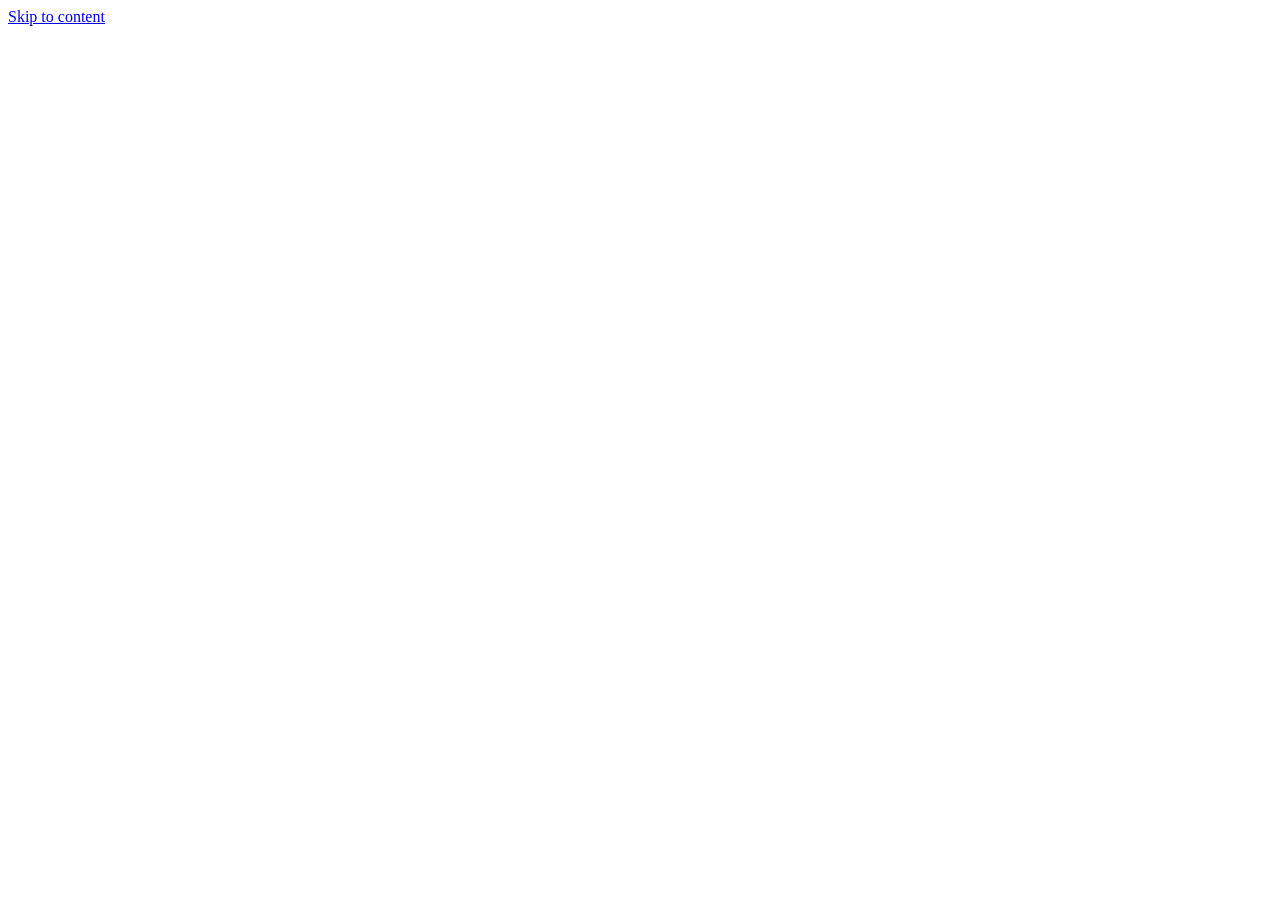
==== index.html @ f8461100 "publish Alfred Labs prelaunch landing" ====
<!doctype html>
<html lang="en">
  <head>
    <meta charset="UTF-8" />
    <meta name="viewport" content="width=device-width, initial-scale=1.0" />
    <meta
      name="description"
      content="Turn frontend requirements into executable plans and tests with prompts, examples, and human review."
    />
    <meta name="theme-color" content="#071c18" />
    <link
      rel="icon"
      type="image/png"
      href="/ai-frontend-testing-kit-free/brand/alfred-labs-logo-512.png"
    />
    <meta property="og:type" content="website" />
    <meta property="og:title" content="AI Frontend Testing Kit" />
    <meta
      property="og:description"
      content="A practical process for moving from requirements to frontend tests with AI assistance."
    />
    <meta
      property="og:image"
      content="/ai-frontend-testing-kit-free/brand/ai-frontend-testing-kit-cover-1600x1200.png"
    />
    <meta property="og:locale" content="en_US" />
    <meta name="twitter:card" content="summary_large_image" />
    <title>AI Frontend Testing Kit — From requirements to tests</title>
    <script type="module" crossorigin src="/ai-frontend-testing-kit-free/assets/index-QPd6nRpi.js"></script>
    <link rel="stylesheet" crossorigin href="/ai-frontend-testing-kit-free/assets/index-CQLtjV5S.css">
  </head>
  <body>
    <a class="skip-link" href="#content">Skip to content</a>
    <div id="root"></div>
  </body>
</html>
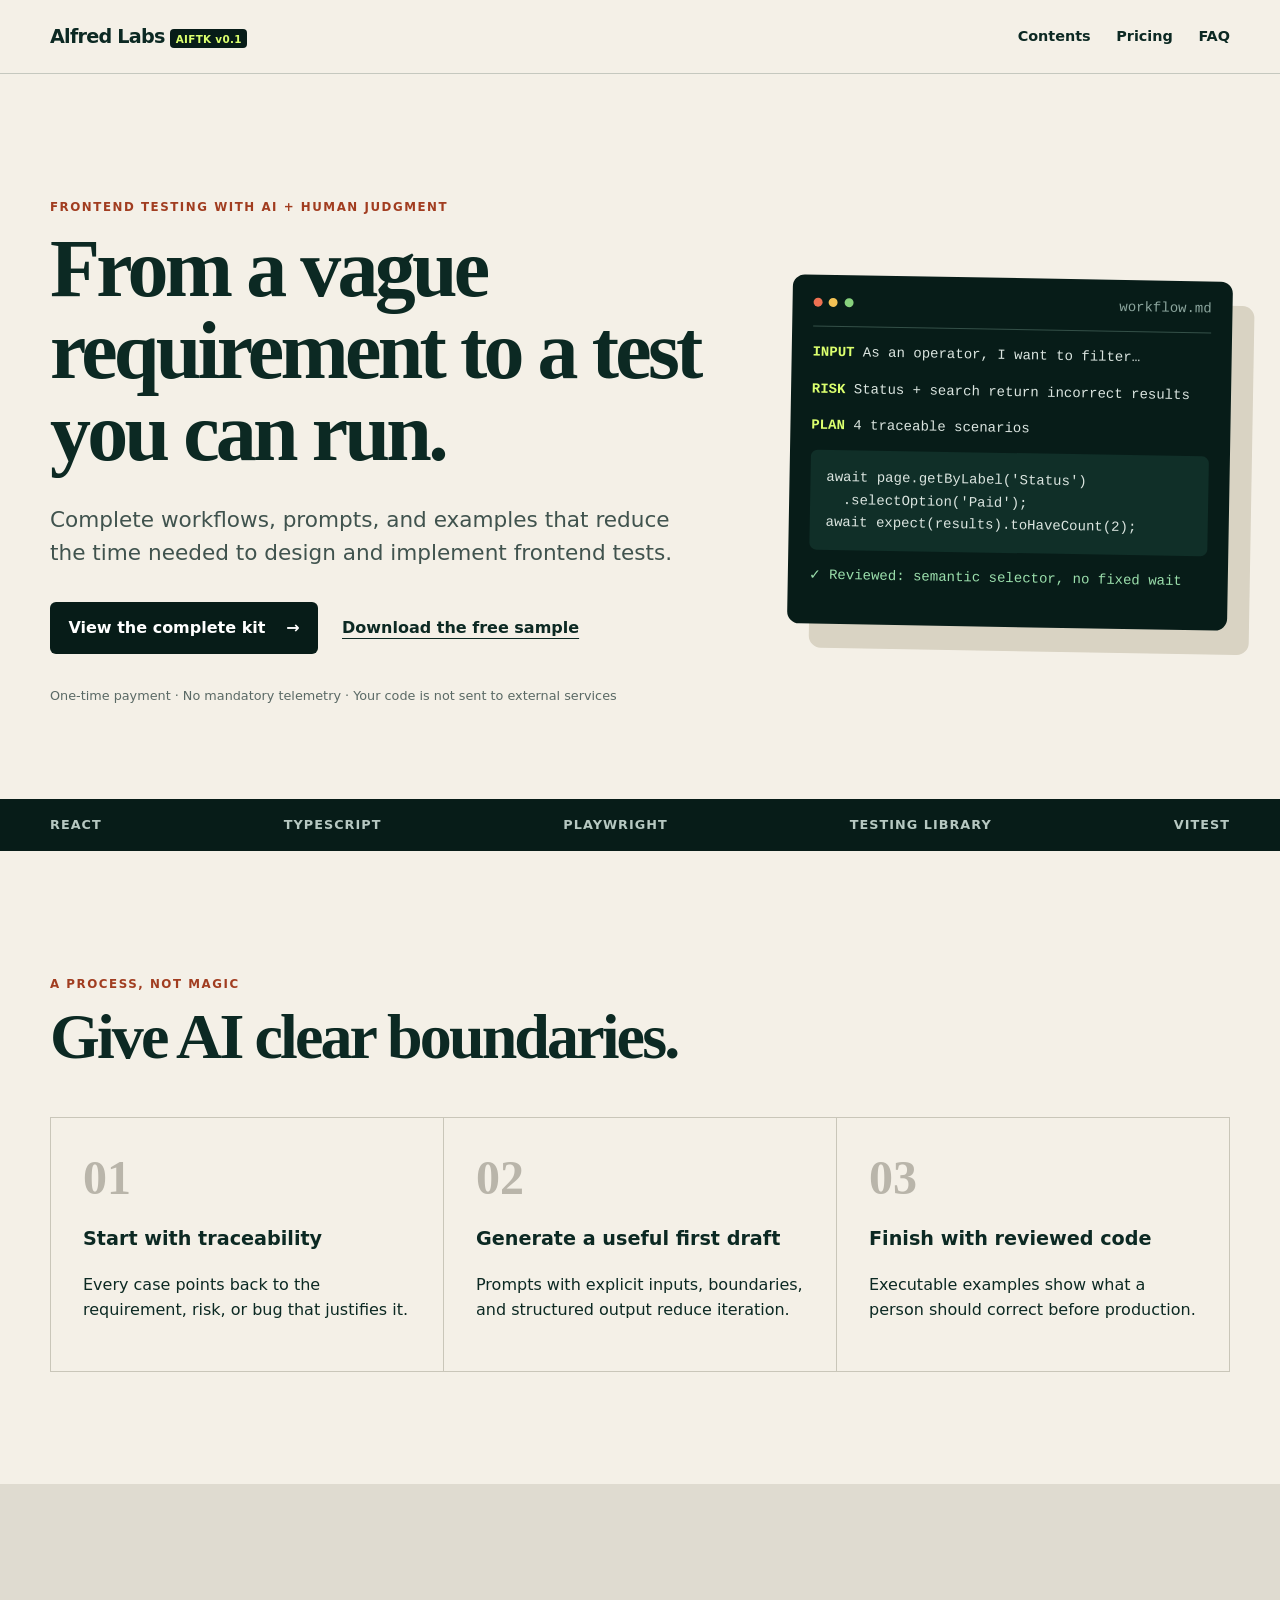
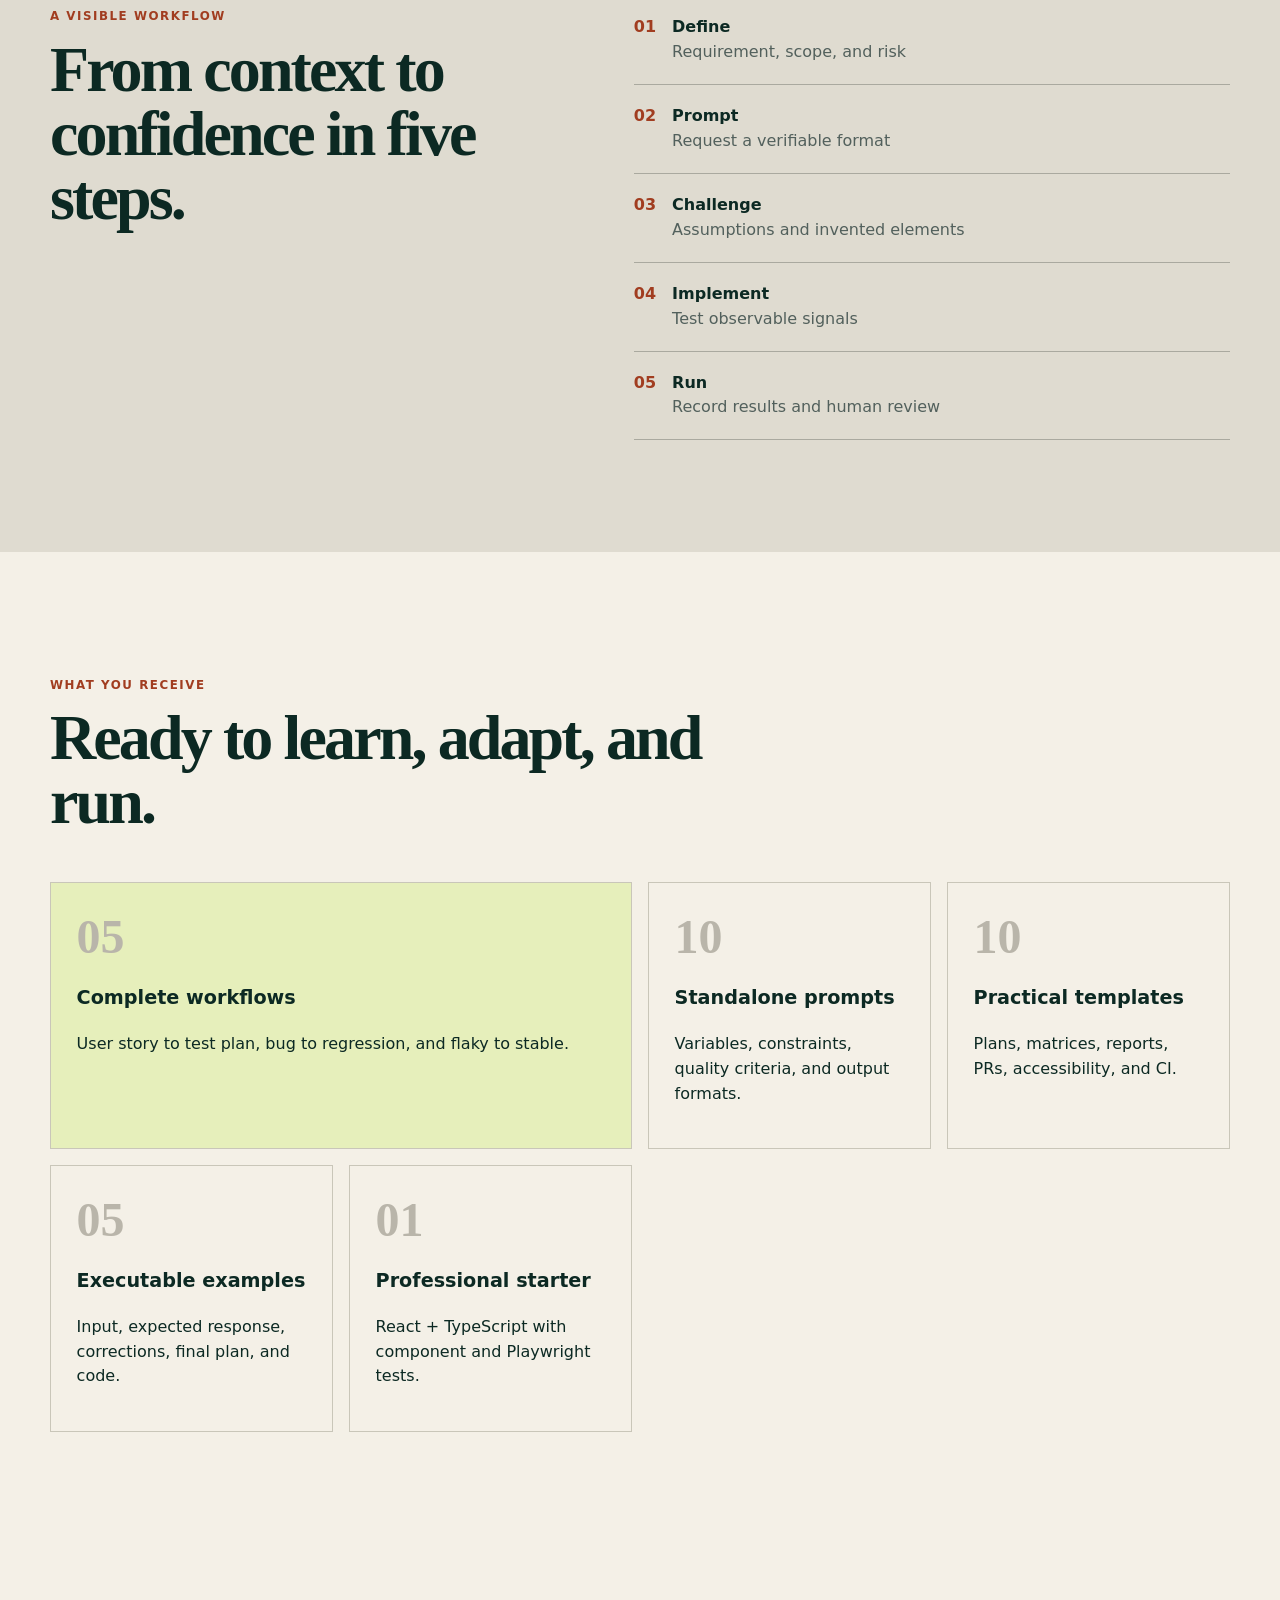
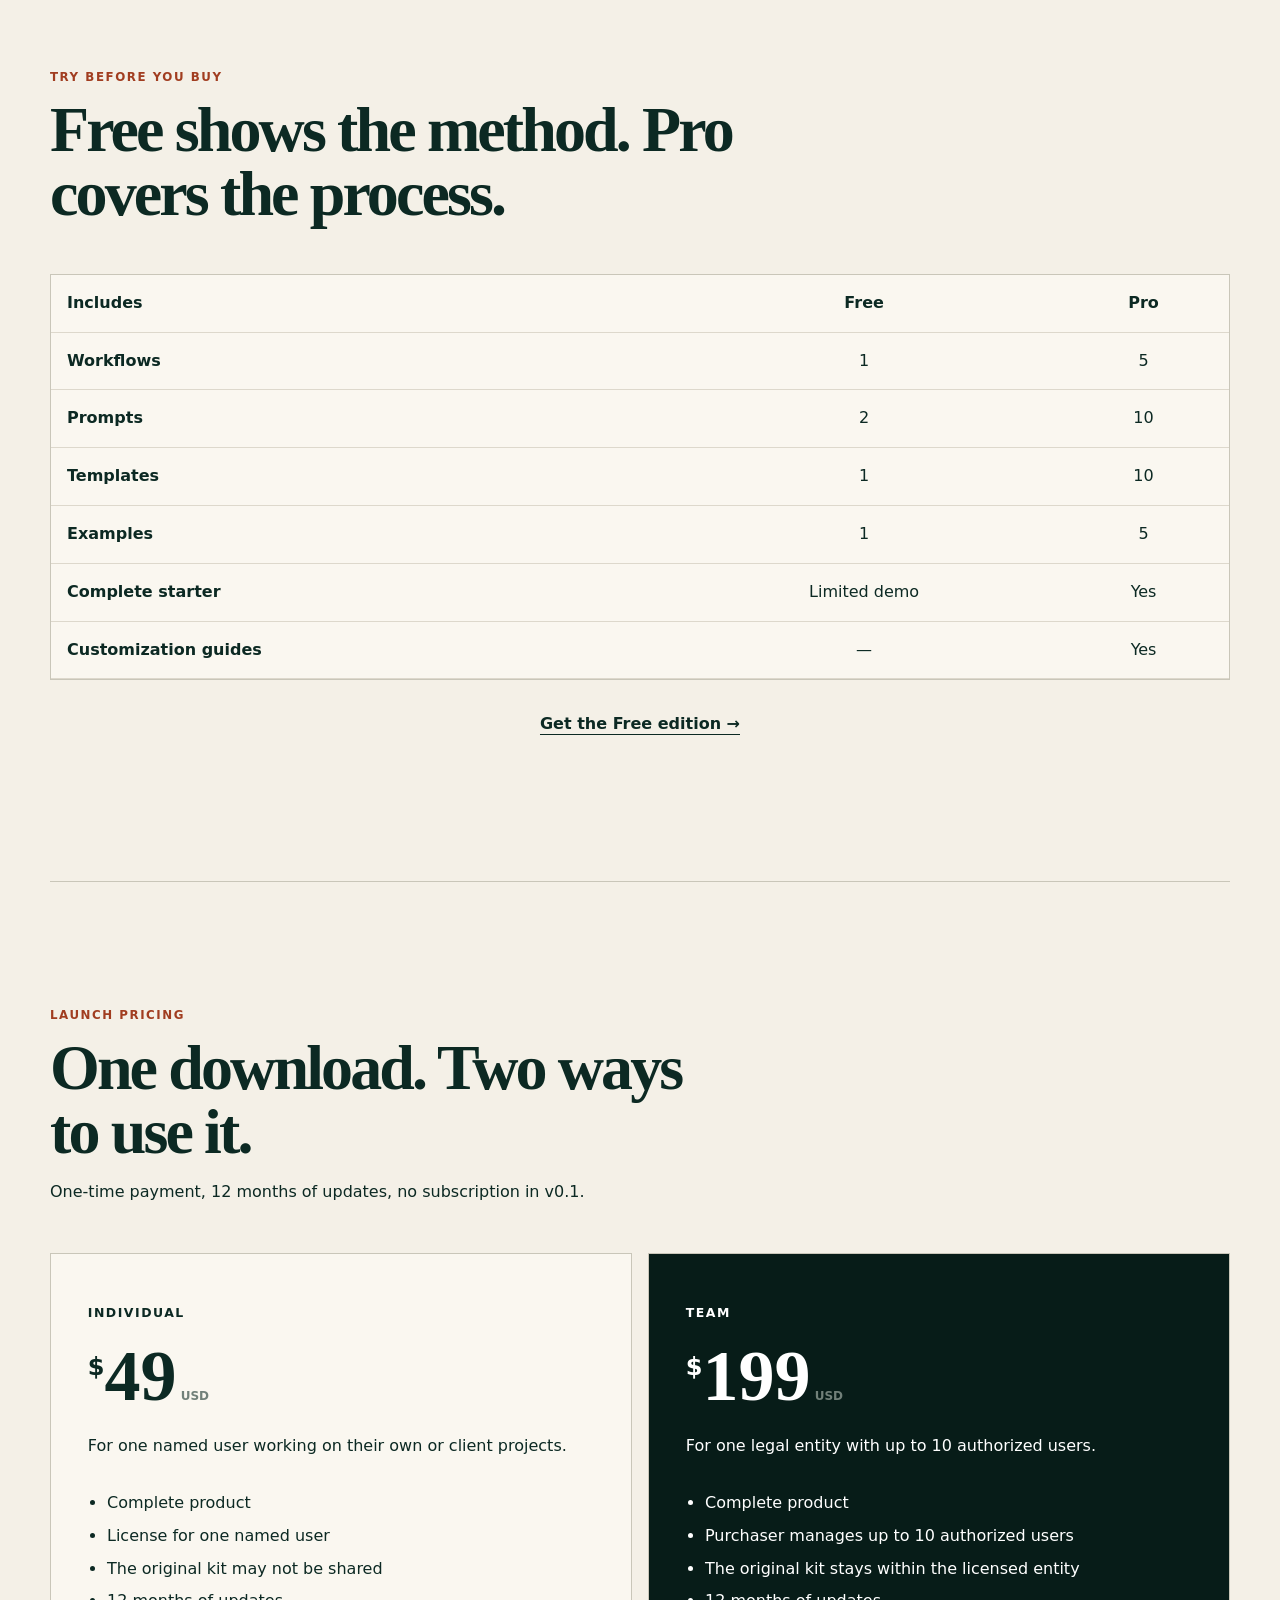
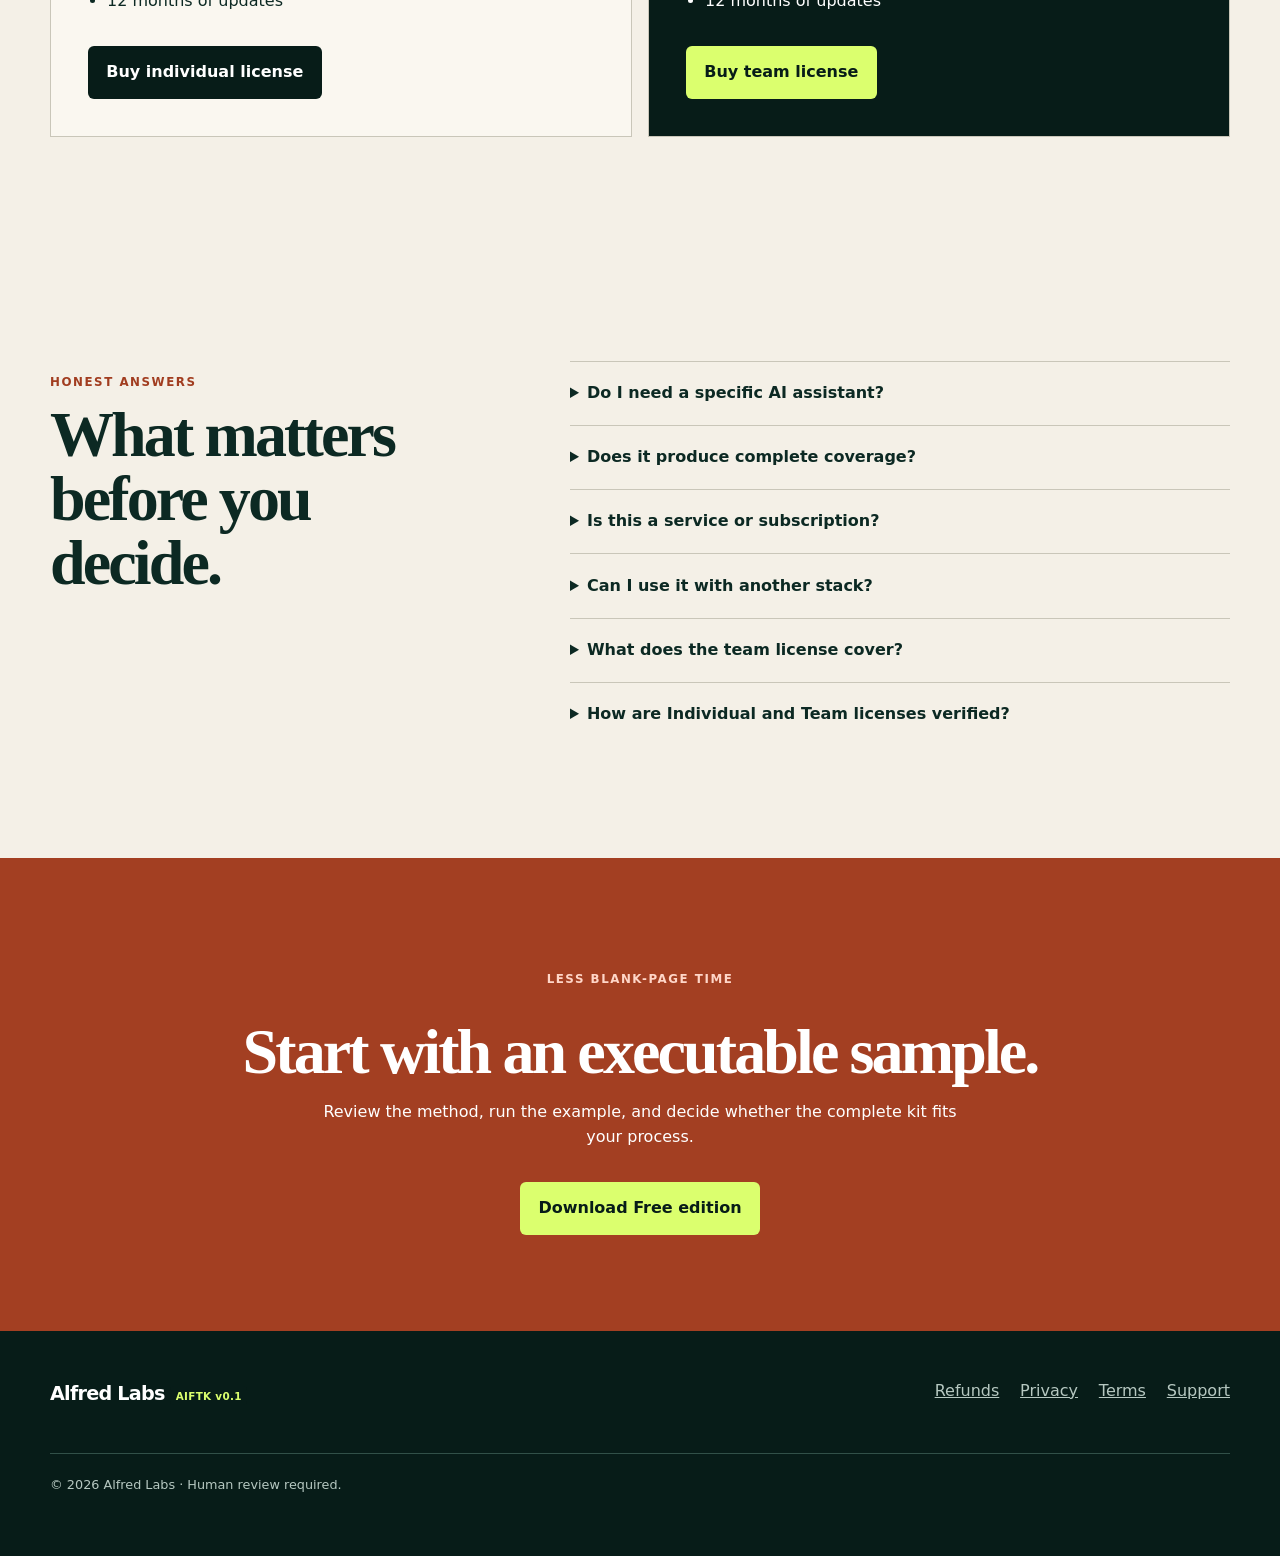
==== commit 2465c417: "publish live Lemon Squeezy checkout" ====
--- a/index.html
+++ b/index.html
@@ -11,7 +11,7 @@
     <link
       rel="icon"
       type="image/png"
-      href="/ai-frontend-testing-kit-free/brand/alfred-labs-logo-512.png"
+      href="/brand/alfred-labs-logo-512.png"
     />
     <meta property="og:type" content="website" />
     <meta property="og:title" content="AI Frontend Testing Kit" />
@@ -21,13 +21,13 @@
     />
     <meta
       property="og:image"
-      content="/ai-frontend-testing-kit-free/brand/ai-frontend-testing-kit-cover-1600x1200.png"
+      content="/brand/ai-frontend-testing-kit-cover-1600x1200.png"
     />
     <meta property="og:locale" content="en_US" />
     <meta name="twitter:card" content="summary_large_image" />
     <title>AI Frontend Testing Kit — From requirements to tests</title>
-    <script type="module" crossorigin src="/ai-frontend-testing-kit-free/assets/index-QPd6nRpi.js"></script>
-    <link rel="stylesheet" crossorigin href="/ai-frontend-testing-kit-free/assets/index-CQLtjV5S.css">
+    <script type="module" crossorigin src="/assets/index-Cie3LDbb.js"></script>
+    <link rel="stylesheet" crossorigin href="/assets/index-DbQ1WuWF.css">
   </head>
   <body>
     <a class="skip-link" href="#content">Skip to content</a>
--- a/assets/index-DbQ1WuWF.css
+++ b/assets/index-DbQ1WuWF.css
@@ -0,0 +1 @@
+:root{color:#0c2923;font-synthesis:none;--ink:#071c18;--lime:#dbff6e;--cream:#f4f0e7;--line:#c9c6b9;background:#f4f0e7;font-family:Inter,ui-sans-serif,system-ui,-apple-system,BlinkMacSystemFont,Segoe UI,sans-serif;line-height:1.55}*{box-sizing:border-box}html{scroll-behavior:smooth}body{min-width:320px;margin:0}a{color:inherit}button,a,summary{outline-offset:4px}a:focus-visible,summary:focus-visible{outline:3px solid #d75426}.skip-link{color:#071c18;z-index:20;background:#fff;padding:.7rem;position:fixed;top:-5rem;left:1rem}.skip-link:focus{top:1rem}.nav{-webkit-backdrop-filter:blur(14px);backdrop-filter:blur(14px);z-index:10;background:#f4f0e7f2;border-bottom:1px solid #0c292333;justify-content:space-between;align-items:center;height:74px;padding:0 max(1.25rem,50vw - 590px);display:flex;position:sticky;top:0}.logo{letter-spacing:-.04em;font-size:1.2rem;font-weight:900;text-decoration:none}.logo span{background:var(--ink);color:var(--lime);letter-spacing:.03em;border-radius:4px;margin-left:.35rem;padding:.22rem .35rem;font-size:.65rem}.nav nav,.nav nav a{gap:1.6rem;font-size:.9rem;font-weight:700;text-decoration:none;display:flex}.hero{grid-template-columns:1.2fr .8fr;align-items:center;gap:5rem;width:min(1180px,100% - 2.5rem);margin:auto;padding:7rem 0 5rem;display:grid}.kicker{text-transform:uppercase;letter-spacing:.13em;color:#a13d20;font-size:.74rem;font-weight:850}.hero h1,.section h2,.workflow h2,.closing h2,.legal h1{letter-spacing:-.045em;font-family:Georgia,serif;line-height:1}.hero h1{max-width:850px;margin:.6rem 0 1.8rem;font-size:clamp(3.2rem,6.4vw,6.3rem)}.lede{color:#40534e;max-width:680px;font-size:clamp(1.08rem,2vw,1.35rem)}.actions{align-items:center;gap:1.5rem;margin:2rem 0;display:flex}.button{background:var(--ink);color:#fff;border-radius:6px;justify-content:center;gap:1.3rem;padding:.88rem 1.15rem;font-weight:800;text-decoration:none;display:inline-flex}.button:hover{background:#194d41}.button.disabled{cursor:not-allowed;opacity:.68;text-align:center}.button.disabled:hover{background:var(--ink)}.button.light.disabled:hover{background:#fff}.text-link{text-underline-offset:5px;font-weight:800}.fine{color:#5a6965;font-size:.8rem}.terminal{background:var(--ink);color:#dbe5e0;border-radius:12px;padding:1rem 1.3rem 1.5rem;font:14px/1.6 ui-monospace,SFMono-Regular,Menlo,monospace;overflow:hidden;transform:rotate(1deg);box-shadow:22px 24px #d9d3c3}.terminal-top{color:#8ba59d;border-bottom:1px solid #345048;align-items:center;gap:.4rem;padding-bottom:.8rem;display:flex}.terminal-top i{background:#ee7152;border-radius:50%;width:9px;height:9px}.terminal-top i:nth-child(2){background:#f3c255}.terminal-top i:nth-child(3){background:#87d17d}.terminal-top span{margin-left:auto}.terminal b{color:var(--lime)}.terminal pre{background:#102f28;border-radius:7px;padding:1rem;overflow-x:auto}.review{color:#9ce0ad}.strip{background:var(--ink);color:#b6c8c1;text-transform:uppercase;letter-spacing:.08em;justify-content:space-between;gap:2rem;padding:1rem calc(50vw + min(1180px,100% - 2.5rem)/-2);font-size:.8rem;font-weight:800;display:flex;overflow:auto}.section{width:min(1180px,100% - 2.5rem);margin:auto;padding:7rem 0}.section-heading{max-width:690px;margin-bottom:3rem}.section h2,.workflow h2,.closing h2,.legal h1{margin:.5rem 0;font-size:clamp(2.4rem,5vw,4.8rem)}.benefit-grid{background:var(--line);border:1px solid var(--line);grid-template-columns:repeat(3,1fr);gap:1px;display:grid}.benefit-grid article{background:var(--cream);padding:2rem}.benefit-grid span,.include-grid span{color:#b9b5aa;font:700 3rem Georgia}.benefit-grid h3,.include-grid h3{font-size:1.2rem}.workflow{background:#dfdbd0;grid-template-columns:.9fr 1.1fr;gap:6rem;padding:7rem max(1.25rem,50vw - 590px);display:grid}.workflow ol{counter-reset:steps;margin:0;padding:0;list-style:none}.workflow li{counter-increment:steps;border-bottom:1px solid #aaa99f;grid-template-columns:auto 1fr;column-gap:1rem;padding:1.2rem 0;display:grid}.workflow li:before{content:"0" counter(steps);color:#a13d20;grid-row:1/3;font-weight:900}.workflow li span{color:#52605c;grid-column:2}.include-grid{grid-template-columns:repeat(4,1fr);gap:1rem;display:grid}.include-grid article{border:1px solid var(--line);min-height:220px;padding:1.6rem}.include-grid .feature{background:#e6efbb;grid-column:span 2}.table-shell{border:1px solid var(--line);overflow-x:auto}.comparison table{border-collapse:collapse;background:#faf7f0;width:100%}.comparison th,.comparison td{text-align:left;border-bottom:1px solid #ddd8cc;padding:1rem}.comparison td,.comparison thead th:not(:first-child){text-align:center}.centered{width:max-content;margin:2rem auto;display:block}.pricing{border-top:1px solid var(--line)}.price-grid{grid-template-columns:1fr 1fr;gap:1rem;display:grid}.price-grid article{border:1px solid var(--line);background:#faf7f0;padding:2.3rem}.price-grid .highlight{background:var(--ink);color:#fff}.plan{text-transform:uppercase;letter-spacing:.12em;font-size:.78rem;font-weight:850}.price{margin:.5rem 0;font:700 4.5rem Georgia}.price sup{font:700 1.5rem system-ui}.price small{color:#718079;font:700 .75rem system-ui}.price-grid ul{margin:2rem 0;padding-left:1.2rem}.price-grid li{margin:.5rem 0}.light{background:var(--lime);color:var(--ink)}.light:hover{background:#c5eb59}.config-note{text-align:center;color:#68756f;font-size:.8rem}.prelaunch-cta{border:1px solid var(--ink);background:#fffdf7;border-left:8px solid #d75426;justify-content:space-between;align-items:center;gap:2rem;margin-top:2.5rem;padding:2rem;display:flex}.prelaunch-cta h3{margin:.25rem 0 .35rem;font:700 clamp(1.5rem,3vw,2.1rem) Georgia,serif}.prelaunch-cta p{max-width:650px;margin-bottom:0}.prelaunch-cta .kicker{color:#a33f22;margin:0}.prelaunch-cta .button{flex:none}.faq{grid-template-columns:.8fr 1.2fr;gap:5rem;display:grid}.faq details{border-top:1px solid var(--line);padding:1.2rem 0}.faq summary{cursor:pointer;font-weight:800}.faq details p{color:#4a5e58;max-width:650px}.closing{color:#fff;text-align:center;background:#a33f22;padding:6rem max(1.25rem,50vw - 400px)}.closing .kicker{color:#ffd6c8}.closing p{max-width:660px;margin:1rem auto 2rem}footer{background:var(--ink);color:#b6c8c1;grid-template-columns:auto 1fr;gap:2rem;padding:3rem max(1.25rem,50vw - 590px);display:grid}footer .logo{color:#fff}footer div{flex-wrap:wrap;justify-content:flex-end;gap:1.3rem;display:flex}footer p{border-top:1px solid #315048;grid-column:1/-1;padding-top:1.3rem;font-size:.8rem}.legal{width:min(760px,100% - 2.5rem);margin:auto;padding:6rem 0}.legal-warning{background:#fff0c9;border-left:4px solid #d79700;padding:1rem}.legal section{border-bottom:1px solid var(--line);padding:1.5rem 0}.legal section h2{font-size:1.35rem}.legal section p{color:#40534e}.legal-links{padding-left:1.25rem}.legal-links li{margin:.7rem 0}.legal-links a{text-underline-offset:4px;font-weight:750}@media (width<=850px){.hero,.workflow,.faq{grid-template-columns:1fr;gap:3rem}.hero{padding-top:4rem}.terminal{transform:none;box-shadow:12px 12px #d9d3c3}.benefit-grid{grid-template-columns:1fr}.include-grid{grid-template-columns:1fr 1fr}.nav nav{display:none}}@media (width<=560px){.section,.workflow{padding-top:4.5rem;padding-bottom:4.5rem}.price-grid,.include-grid{grid-template-columns:1fr}.include-grid .feature{grid-column:auto}.actions,.prelaunch-cta{flex-direction:column;align-items:stretch}.price{font-size:3.6rem}.strip{justify-content:flex-start}footer{grid-template-columns:1fr}footer div{justify-content:flex-start}}@media (prefers-reduced-motion:reduce){html{scroll-behavior:auto}}
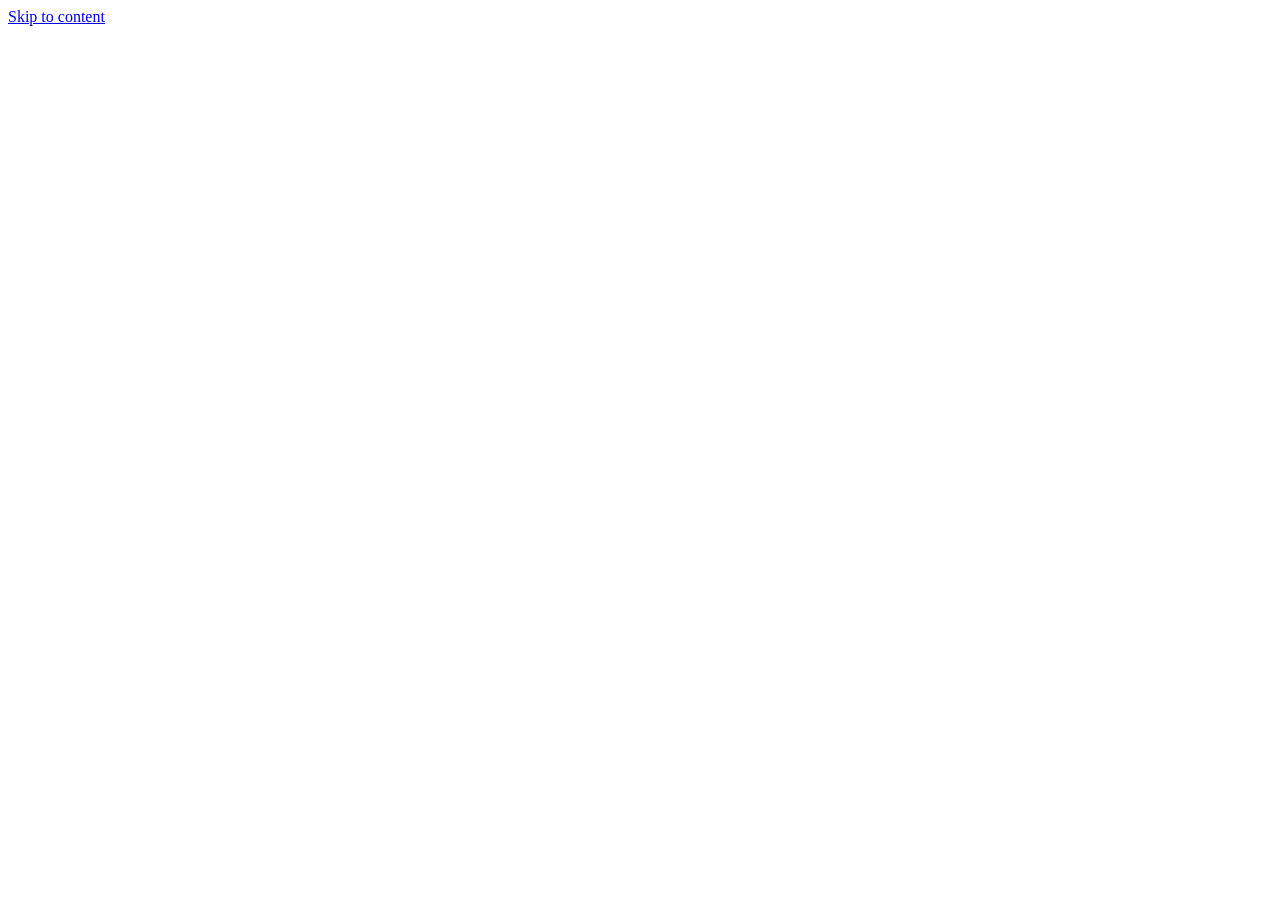
==== commit 45ee329e: "fix GitHub Pages asset paths for live checkout" ====
--- a/index.html
+++ b/index.html
@@ -11,7 +11,7 @@
     <link
       rel="icon"
       type="image/png"
-      href="/brand/alfred-labs-logo-512.png"
+      href="/ai-frontend-testing-kit-free/brand/alfred-labs-logo-512.png"
     />
     <meta property="og:type" content="website" />
     <meta property="og:title" content="AI Frontend Testing Kit" />
@@ -21,13 +21,13 @@
     />
     <meta
       property="og:image"
-      content="/brand/ai-frontend-testing-kit-cover-1600x1200.png"
+      content="/ai-frontend-testing-kit-free/brand/ai-frontend-testing-kit-cover-1600x1200.png"
     />
     <meta property="og:locale" content="en_US" />
     <meta name="twitter:card" content="summary_large_image" />
     <title>AI Frontend Testing Kit — From requirements to tests</title>
-    <script type="module" crossorigin src="/assets/index-Cie3LDbb.js"></script>
-    <link rel="stylesheet" crossorigin href="/assets/index-DbQ1WuWF.css">
+    <script type="module" crossorigin src="/ai-frontend-testing-kit-free/assets/index-gBFAABwO.js"></script>
+    <link rel="stylesheet" crossorigin href="/ai-frontend-testing-kit-free/assets/index-DbQ1WuWF.css">
   </head>
   <body>
     <a class="skip-link" href="#content">Skip to content</a>
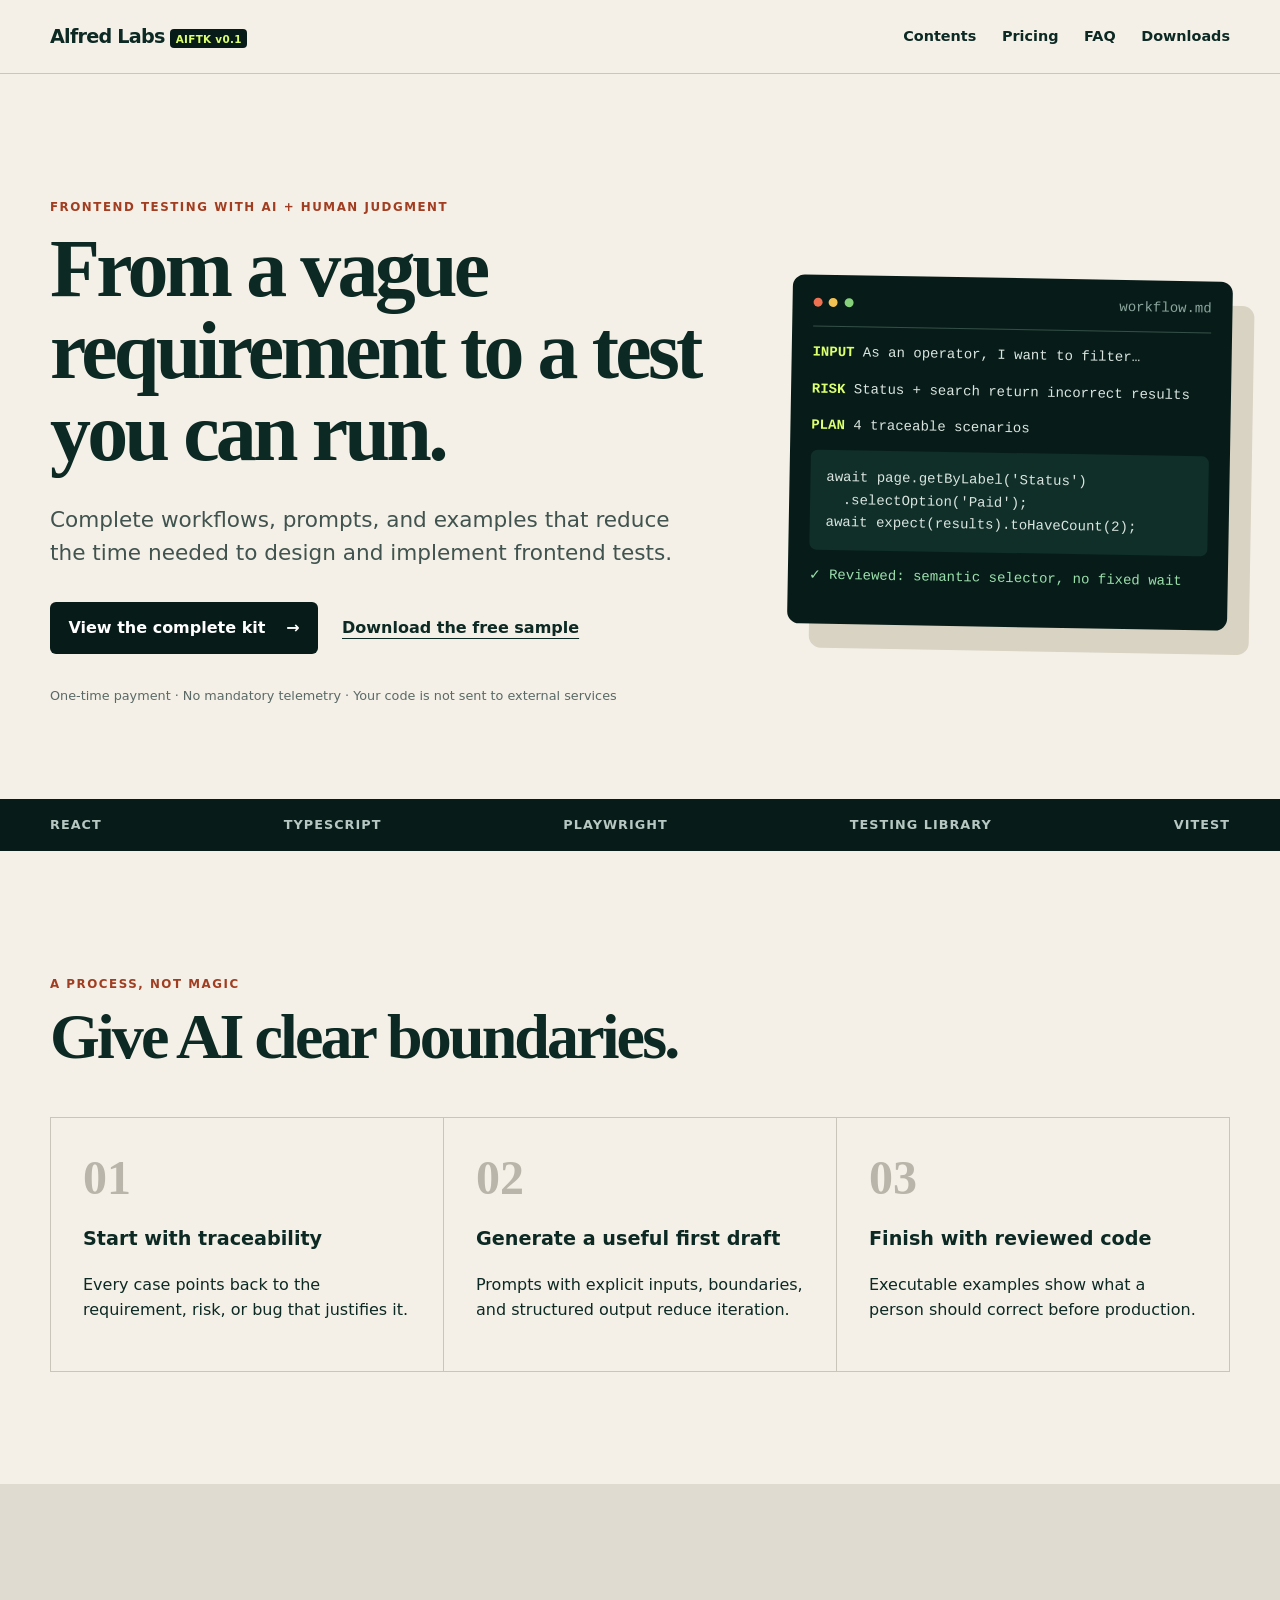
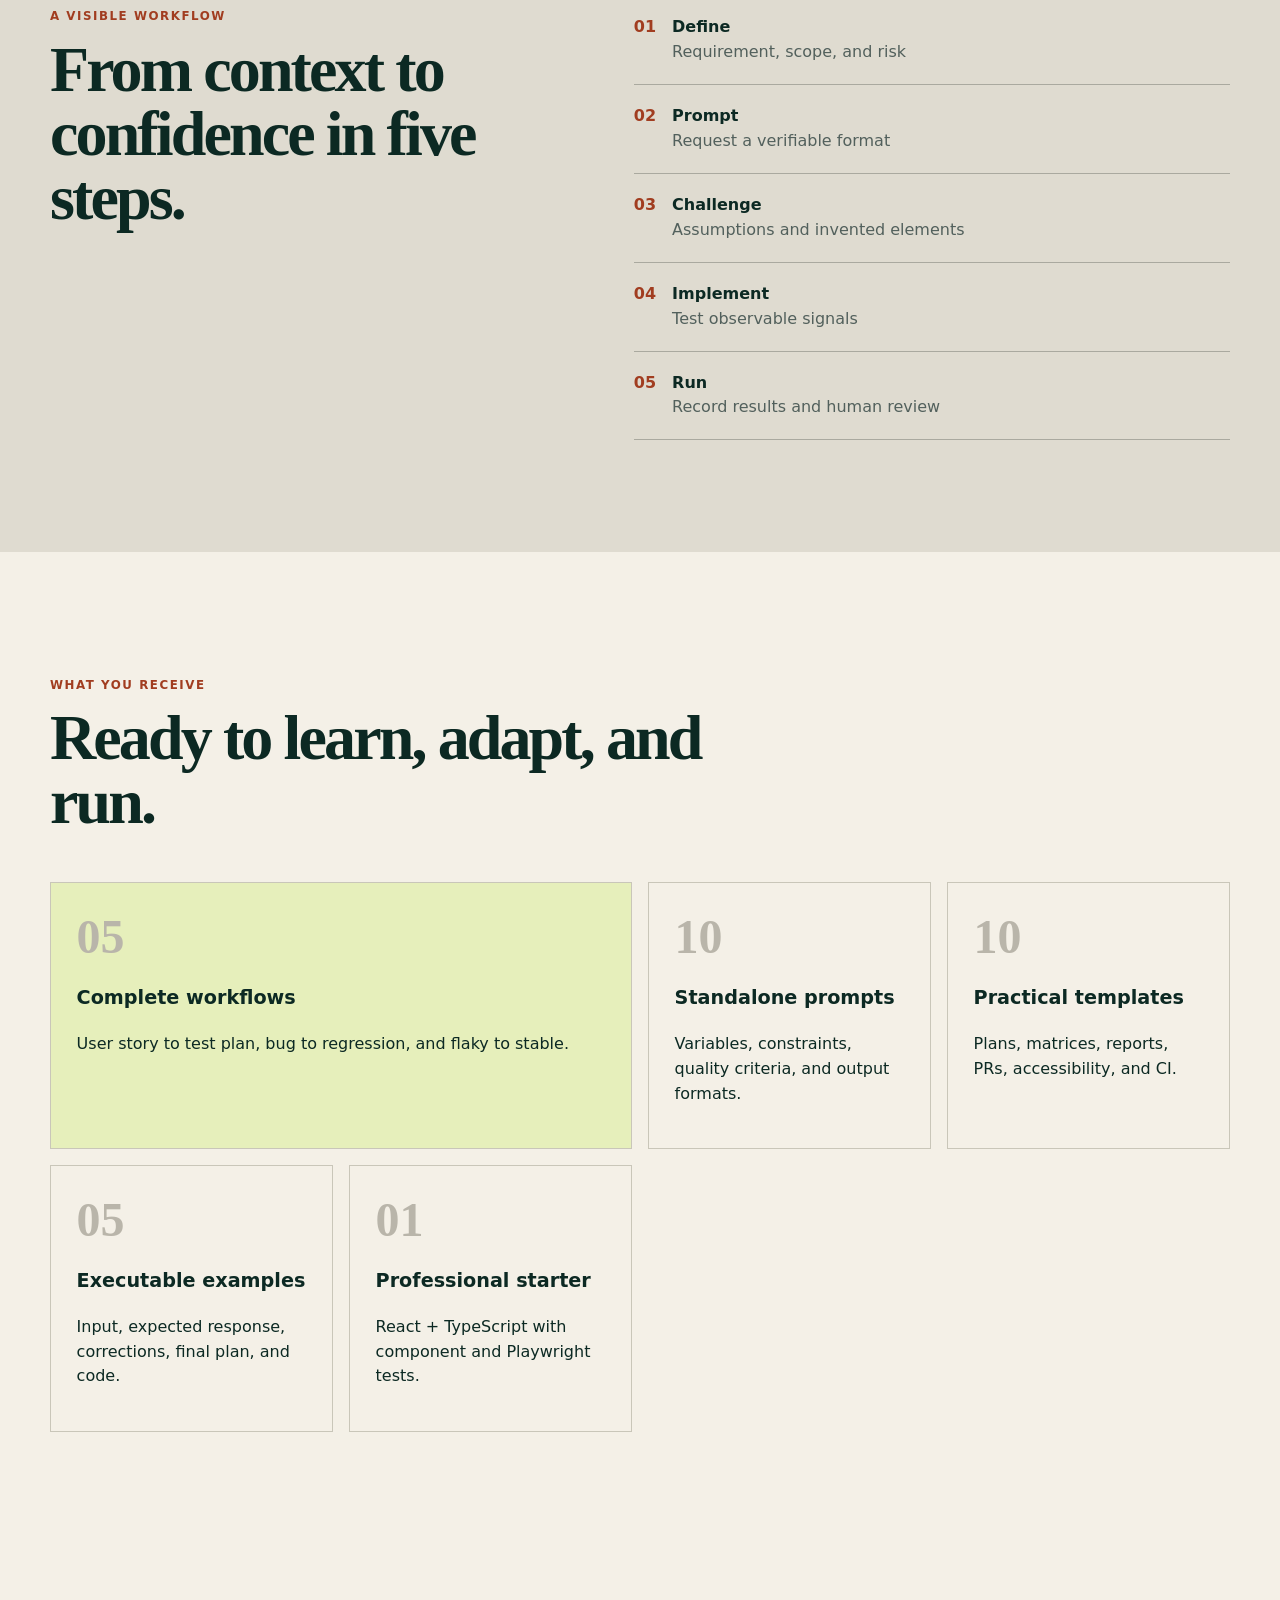
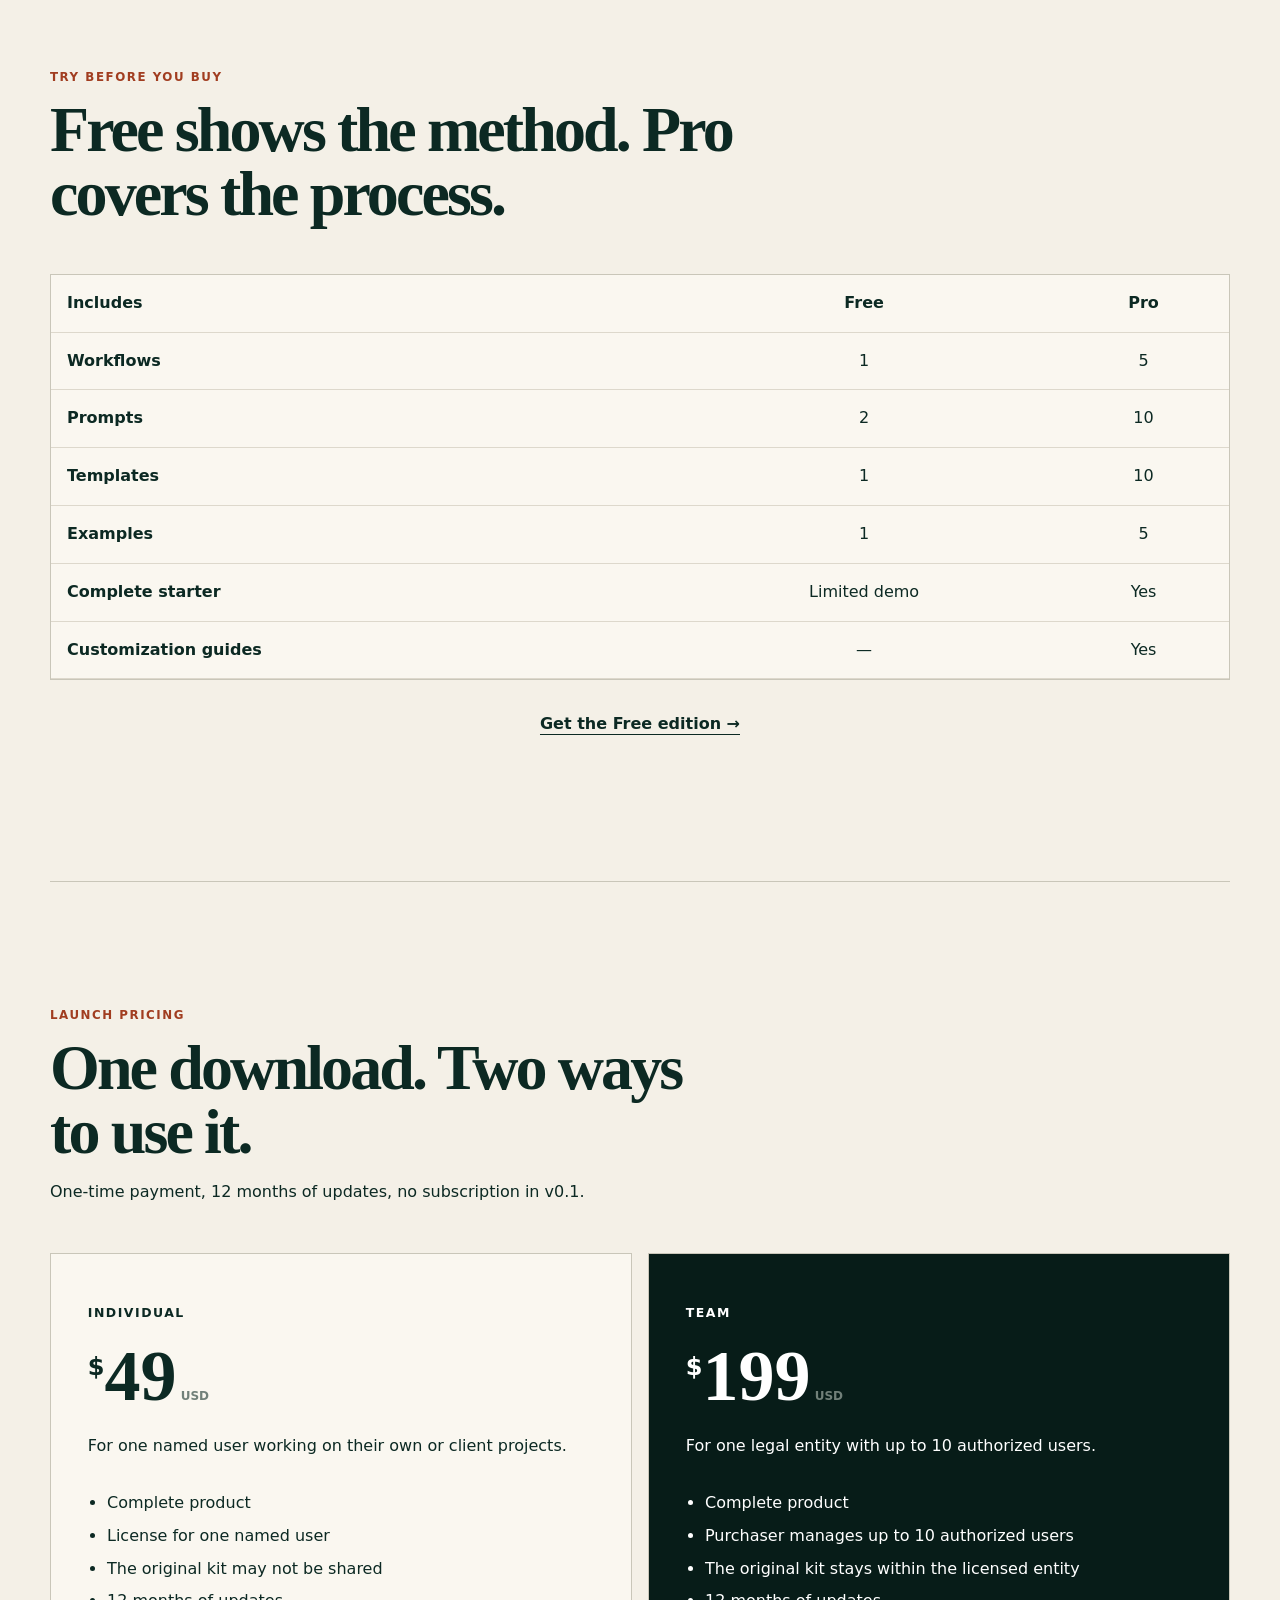
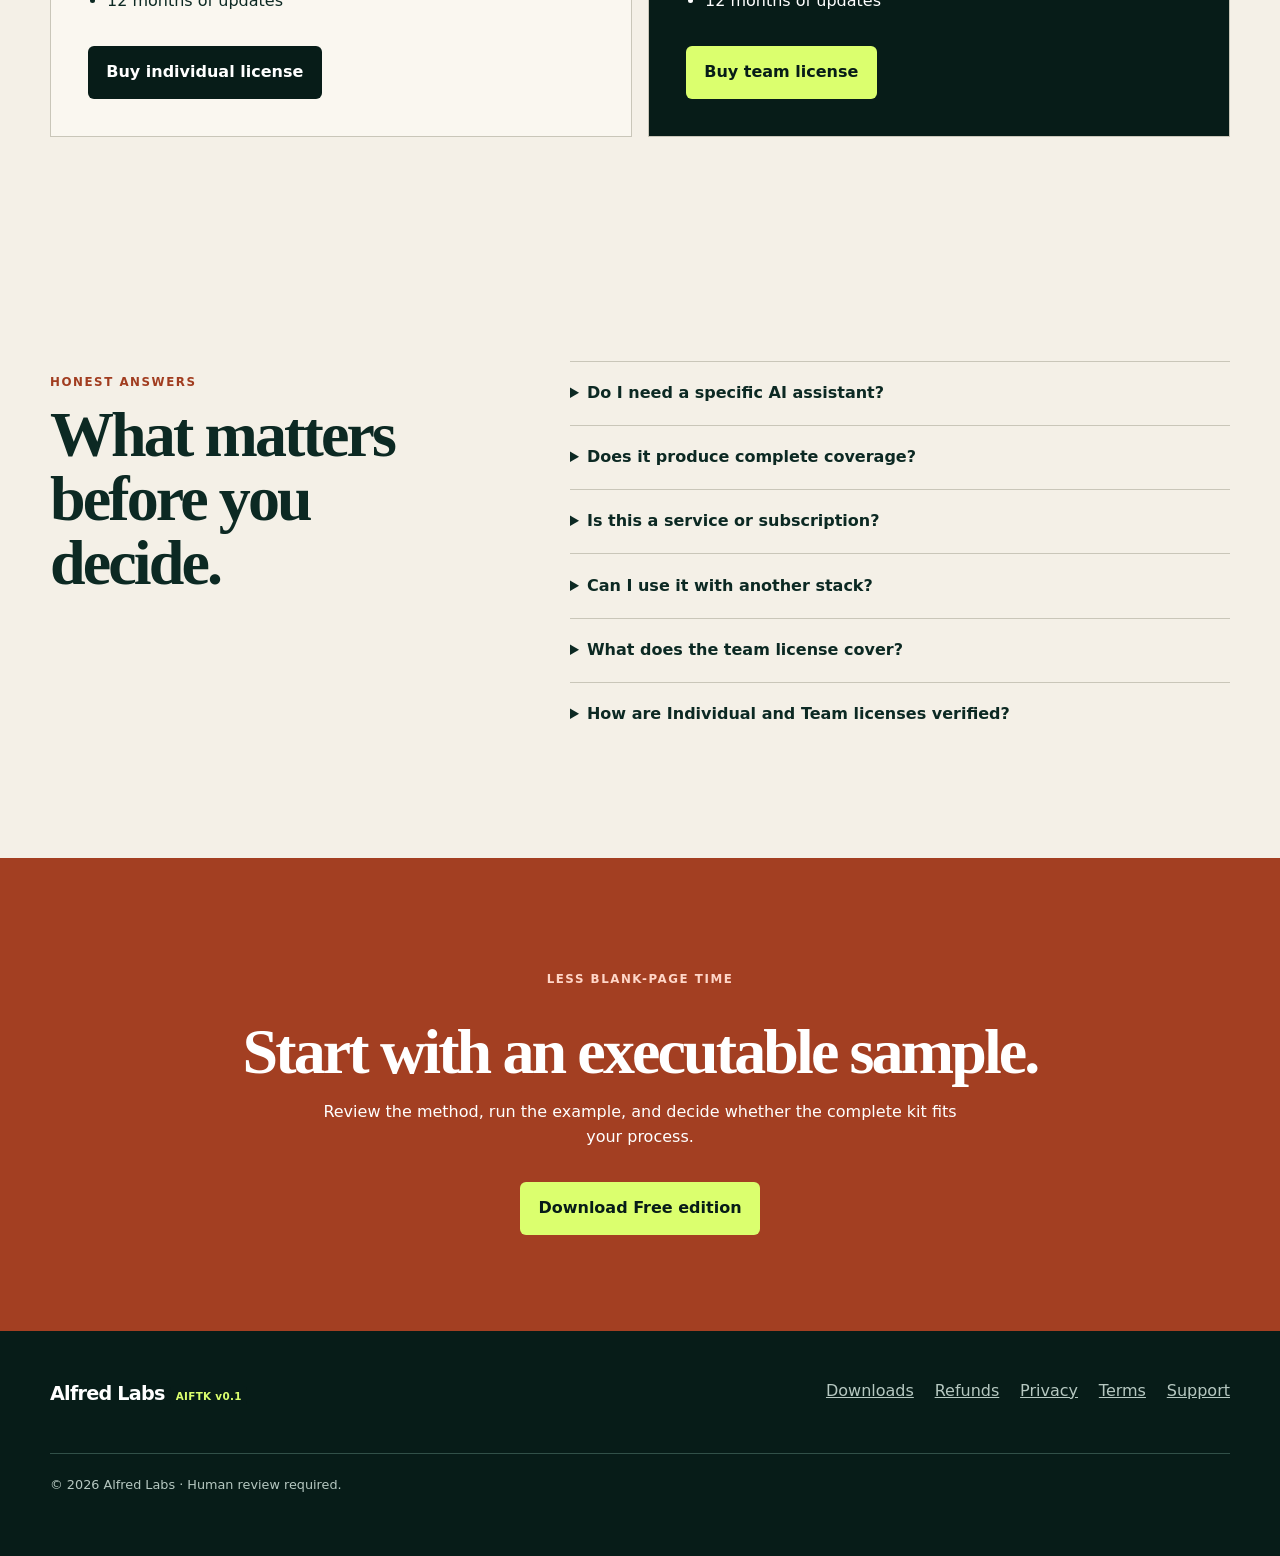
==== commit 35df1668: "Add download guide and Alfred Labs custom domain" ====
--- a/index.html
+++ b/index.html
@@ -11,8 +11,11 @@
     <link
       rel="icon"
       type="image/png"
-      href="/ai-frontend-testing-kit-free/brand/alfred-labs-logo-512.png"
+      href="/brand/alfred-labs-logo-512.png"
     />
+    <meta name="referrer" content="no-referrer" />
+    <link rel="canonical" href="https://aiftk.alfredlabs.org/" />
+    <meta property="og:url" content="https://aiftk.alfredlabs.org/" />
     <meta property="og:type" content="website" />
     <meta property="og:title" content="AI Frontend Testing Kit" />
     <meta
@@ -21,13 +24,13 @@
     />
     <meta
       property="og:image"
-      content="/ai-frontend-testing-kit-free/brand/ai-frontend-testing-kit-cover-1600x1200.png"
+      content="https://aiftk.alfredlabs.org/brand/ai-frontend-testing-kit-cover-1600x1200.png"
     />
     <meta property="og:locale" content="en_US" />
     <meta name="twitter:card" content="summary_large_image" />
     <title>AI Frontend Testing Kit — From requirements to tests</title>
-    <script type="module" crossorigin src="/ai-frontend-testing-kit-free/assets/index-gBFAABwO.js"></script>
-    <link rel="stylesheet" crossorigin href="/ai-frontend-testing-kit-free/assets/index-DbQ1WuWF.css">
+    <script type="module" crossorigin src="/assets/index-DpZ0K3sS.js"></script>
+    <link rel="stylesheet" crossorigin href="/assets/index-9RUGiErt.css">
   </head>
   <body>
     <a class="skip-link" href="#content">Skip to content</a>
--- a/assets/index-9RUGiErt.css
+++ b/assets/index-9RUGiErt.css
@@ -0,0 +1 @@
+:root{color:#0c2923;font-synthesis:none;--ink:#071c18;--lime:#dbff6e;--cream:#f4f0e7;--line:#c9c6b9;background:#f4f0e7;font-family:Inter,ui-sans-serif,system-ui,-apple-system,BlinkMacSystemFont,Segoe UI,sans-serif;line-height:1.55}*{box-sizing:border-box}html{scroll-behavior:smooth}body{min-width:320px;margin:0}a{color:inherit}button,a,summary{outline-offset:4px}a:focus-visible,summary:focus-visible{outline:3px solid #d75426}.skip-link{color:#071c18;z-index:20;background:#fff;padding:.7rem;position:fixed;top:-5rem;left:1rem}.skip-link:focus{top:1rem}.nav{-webkit-backdrop-filter:blur(14px);backdrop-filter:blur(14px);z-index:10;background:#f4f0e7f2;border-bottom:1px solid #0c292333;justify-content:space-between;align-items:center;height:74px;padding:0 max(1.25rem,50vw - 590px);display:flex;position:sticky;top:0}.logo{letter-spacing:-.04em;font-size:1.2rem;font-weight:900;text-decoration:none}.logo span{background:var(--ink);color:var(--lime);letter-spacing:.03em;border-radius:4px;margin-left:.35rem;padding:.22rem .35rem;font-size:.65rem}.nav nav,.nav nav a{gap:1.6rem;font-size:.9rem;font-weight:700;text-decoration:none;display:flex}.hero{grid-template-columns:1.2fr .8fr;align-items:center;gap:5rem;width:min(1180px,100% - 2.5rem);margin:auto;padding:7rem 0 5rem;display:grid}.kicker{text-transform:uppercase;letter-spacing:.13em;color:#a13d20;font-size:.74rem;font-weight:850}.hero h1,.section h2,.workflow h2,.closing h2,.legal h1{letter-spacing:-.045em;font-family:Georgia,serif;line-height:1}.hero h1{max-width:850px;margin:.6rem 0 1.8rem;font-size:clamp(3.2rem,6.4vw,6.3rem)}.lede{color:#40534e;max-width:680px;font-size:clamp(1.08rem,2vw,1.35rem)}.actions{align-items:center;gap:1.5rem;margin:2rem 0;display:flex}.button{background:var(--ink);color:#fff;border-radius:6px;justify-content:center;gap:1.3rem;padding:.88rem 1.15rem;font-weight:800;text-decoration:none;display:inline-flex}.button:hover{background:#194d41}.button.disabled{cursor:not-allowed;opacity:.68;text-align:center}.button.disabled:hover{background:var(--ink)}.button.light.disabled:hover{background:#fff}.text-link{text-underline-offset:5px;font-weight:800}.fine{color:#5a6965;font-size:.8rem}.terminal{background:var(--ink);color:#dbe5e0;border-radius:12px;padding:1rem 1.3rem 1.5rem;font:14px/1.6 ui-monospace,SFMono-Regular,Menlo,monospace;overflow:hidden;transform:rotate(1deg);box-shadow:22px 24px #d9d3c3}.terminal-top{color:#8ba59d;border-bottom:1px solid #345048;align-items:center;gap:.4rem;padding-bottom:.8rem;display:flex}.terminal-top i{background:#ee7152;border-radius:50%;width:9px;height:9px}.terminal-top i:nth-child(2){background:#f3c255}.terminal-top i:nth-child(3){background:#87d17d}.terminal-top span{margin-left:auto}.terminal b{color:var(--lime)}.terminal pre{background:#102f28;border-radius:7px;padding:1rem;overflow-x:auto}.review{color:#9ce0ad}.strip{background:var(--ink);color:#b6c8c1;text-transform:uppercase;letter-spacing:.08em;justify-content:space-between;gap:2rem;padding:1rem calc(50vw + min(1180px,100% - 2.5rem)/-2);font-size:.8rem;font-weight:800;display:flex;overflow:auto}.section{width:min(1180px,100% - 2.5rem);margin:auto;padding:7rem 0}.section-heading{max-width:690px;margin-bottom:3rem}.section h2,.workflow h2,.closing h2,.legal h1{margin:.5rem 0;font-size:clamp(2.4rem,5vw,4.8rem)}.benefit-grid{background:var(--line);border:1px solid var(--line);grid-template-columns:repeat(3,1fr);gap:1px;display:grid}.benefit-grid article{background:var(--cream);padding:2rem}.benefit-grid span,.include-grid span{color:#b9b5aa;font:700 3rem Georgia}.benefit-grid h3,.include-grid h3{font-size:1.2rem}.workflow{background:#dfdbd0;grid-template-columns:.9fr 1.1fr;gap:6rem;padding:7rem max(1.25rem,50vw - 590px);display:grid}.workflow ol{counter-reset:steps;margin:0;padding:0;list-style:none}.workflow li{counter-increment:steps;border-bottom:1px solid #aaa99f;grid-template-columns:auto 1fr;column-gap:1rem;padding:1.2rem 0;display:grid}.workflow li:before{content:"0" counter(steps);color:#a13d20;grid-row:1/3;font-weight:900}.workflow li span{color:#52605c;grid-column:2}.include-grid{grid-template-columns:repeat(4,1fr);gap:1rem;display:grid}.include-grid article{border:1px solid var(--line);min-height:220px;padding:1.6rem}.include-grid .feature{background:#e6efbb;grid-column:span 2}.table-shell{border:1px solid var(--line);overflow-x:auto}.comparison table{border-collapse:collapse;background:#faf7f0;width:100%}.comparison th,.comparison td{text-align:left;border-bottom:1px solid #ddd8cc;padding:1rem}.comparison td,.comparison thead th:not(:first-child){text-align:center}.centered{width:max-content;margin:2rem auto;display:block}.pricing{border-top:1px solid var(--line)}.price-grid{grid-template-columns:1fr 1fr;gap:1rem;display:grid}.price-grid article{border:1px solid var(--line);background:#faf7f0;padding:2.3rem}.price-grid .highlight{background:var(--ink);color:#fff}.plan{text-transform:uppercase;letter-spacing:.12em;font-size:.78rem;font-weight:850}.price{margin:.5rem 0;font:700 4.5rem Georgia}.price sup{font:700 1.5rem system-ui}.price small{color:#718079;font:700 .75rem system-ui}.price-grid ul{margin:2rem 0;padding-left:1.2rem}.price-grid li{margin:.5rem 0}.light{background:var(--lime);color:var(--ink)}.light:hover{background:#c5eb59}.config-note{text-align:center;color:#68756f;font-size:.8rem}.prelaunch-cta{border:1px solid var(--ink);background:#fffdf7;border-left:8px solid #d75426;justify-content:space-between;align-items:center;gap:2rem;margin-top:2.5rem;padding:2rem;display:flex}.prelaunch-cta h3{margin:.25rem 0 .35rem;font:700 clamp(1.5rem,3vw,2.1rem) Georgia,serif}.prelaunch-cta p{max-width:650px;margin-bottom:0}.prelaunch-cta .kicker{color:#a33f22;margin:0}.prelaunch-cta .button{flex:none}.faq{grid-template-columns:.8fr 1.2fr;gap:5rem;display:grid}.faq details{border-top:1px solid var(--line);padding:1.2rem 0}.faq summary{cursor:pointer;font-weight:800}.faq details p{color:#4a5e58;max-width:650px}.closing{color:#fff;text-align:center;background:#a33f22;padding:6rem max(1.25rem,50vw - 400px)}.closing .kicker{color:#ffd6c8}.closing p{max-width:660px;margin:1rem auto 2rem}footer{background:var(--ink);color:#b6c8c1;grid-template-columns:auto 1fr;gap:2rem;padding:3rem max(1.25rem,50vw - 590px);display:grid}footer .logo{color:#fff}footer div{flex-wrap:wrap;justify-content:flex-end;gap:1.3rem;display:flex}footer p{border-top:1px solid #315048;grid-column:1/-1;padding-top:1.3rem;font-size:.8rem}.legal{width:min(760px,100% - 2.5rem);margin:auto;padding:6rem 0}.legal-warning{background:#fff0c9;border-left:4px solid #d79700;padding:1rem}.legal section{border-bottom:1px solid var(--line);padding:1.5rem 0}.legal section h2{font-size:1.35rem}.legal section p{color:#40534e}.legal-links{padding-left:1.25rem}.legal-links li{margin:.7rem 0}.legal-links a{text-underline-offset:4px;font-weight:750}@media (width<=850px){.hero,.workflow,.faq{grid-template-columns:1fr;gap:3rem}.hero{padding-top:4rem}.terminal{transform:none;box-shadow:12px 12px #d9d3c3}.benefit-grid{grid-template-columns:1fr}.include-grid{grid-template-columns:1fr 1fr}.nav nav{display:none}}@media (width<=560px){.section,.workflow{padding-top:4.5rem;padding-bottom:4.5rem}.price-grid,.include-grid{grid-template-columns:1fr}.include-grid .feature{grid-column:auto}.actions,.prelaunch-cta{flex-direction:column;align-items:stretch}.price{font-size:3.6rem}.strip{justify-content:flex-start}footer{grid-template-columns:1fr}footer div{justify-content:flex-start}}@media (prefers-reduced-motion:reduce){html{scroll-behavior:auto}}.downloads .download-card{border:1px solid var(--line,#36554a);border-radius:1rem;margin:2rem 0;padding:1.5rem}.downloads form{gap:.75rem;max-width:38rem;margin:1.5rem 0;display:grid}.downloads input{color:#112c24;width:100%;min-width:0;font:inherit;background:#fff;border:1px solid #648577;border-radius:.5rem;padding:.9rem}.downloads .button{cursor:pointer;font:inherit}.downloads .button:disabled{opacity:.55;cursor:wait}.download-error{border:1px solid #c96d63;border-radius:.5rem;padding:1rem}.release-list{padding:0;list-style:none}.release-list li{flex-wrap:wrap;justify-content:space-between;align-items:center;gap:1rem;padding:1.25rem 0;display:flex}.release-list li>div{min-width:0}.release-list code{overflow-wrap:anywhere}.downloads li{margin-block:.75rem}
